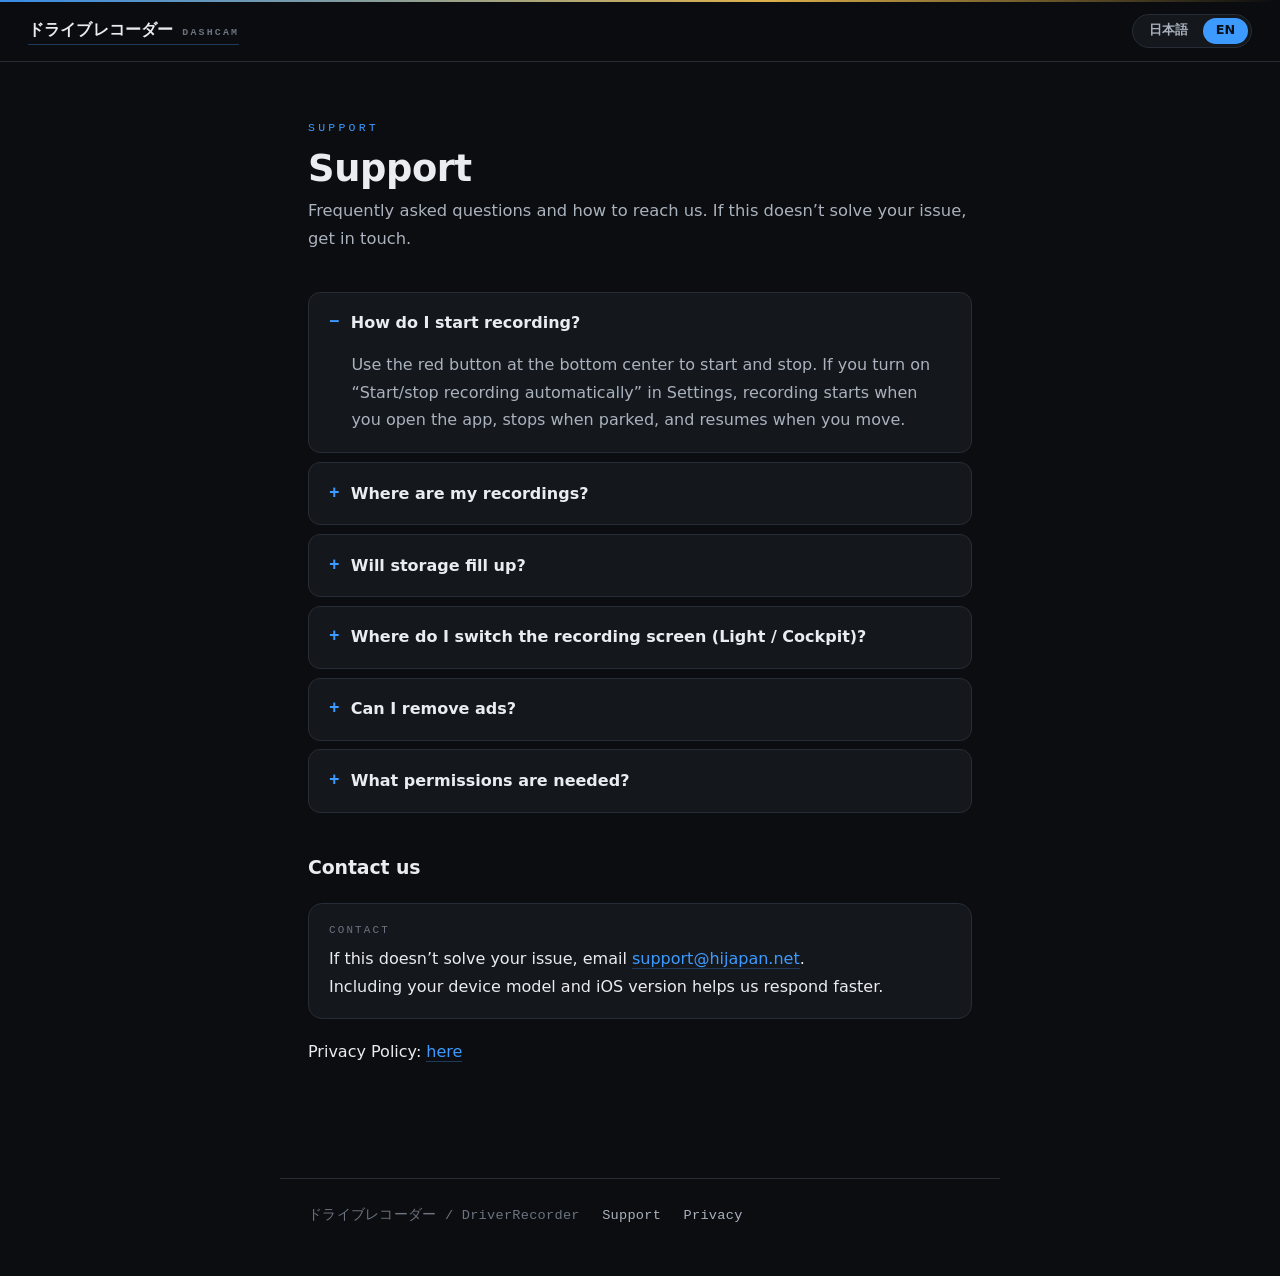
==== index.html @ aacaf919 "Add files via upload" ====
<!DOCTYPE html>
<html lang="ja" class="no-js">
<head>
<meta charset="utf-8">
<meta name="viewport" content="width=device-width, initial-scale=1">
<title>ドライブレコーダー サポート / DriverRecorder Support</title>
<meta name="description" content="ドライブレコーダーアプリのサポート・よくある質問・お問い合わせ。">
<link rel="stylesheet" href="./style.css">
<script>document.documentElement.classList.remove('no-js');</script>
</head>
<body data-lang="ja">

<header class="bar">
  <a class="brand" href="./index.html">ドライブレコーダー <span class="tag">Dashcam</span></a>
  <div class="lang-toggle" role="group" aria-label="Language / 言語">
    <button type="button" data-lang="ja" class="is-active">日本語</button>
    <button type="button" data-lang="en">EN</button>
  </div>
</header>

<main>
  <!-- ===================== 日本語 ===================== -->
  <section class="ja">
    <p class="eyebrow">Support</p>
    <h1>サポート</h1>
    <p class="lead">よくある質問と、お問い合わせ先です。解決しない場合はお気軽にご連絡ください。</p>

    <div class="faq">
      <details open>
        <summary>録画はどう始めますか？</summary>
        <div class="body">中央下の赤いボタンで開始・停止します。設定で「自動で録画を開始・停止する」をオンにすると、アプリを開くと自動で始まり、停車で停止・発進で再開します。</div>
      </details>
      <details>
        <summary>録画した映像はどこにありますか？</summary>
        <div class="body">左上のメニューから「運転履歴」を開くと一覧が表示されます。タップで再生・地図・共有ができます。</div>
      </details>
      <details>
        <summary>容量がいっぱいになりませんか？</summary>
        <div class="body">設定の「ループ録画」をオンにすると、上限（容量または時間）を超えた古い映像を自動で削除して録画を続けます。衝突・急ブレーキ前後の映像は「イベントの保護」で残せます。</div>
      </details>
      <details>
        <summary>録画画面（軽量／コックピット）はどこで変えますか？</summary>
        <div class="body">設定の「表示 ＞ 録画画面」で切り替えられます。古い端末では軽量UIが軽快です。</div>
      </details>
      <details>
        <summary>広告を消せますか？</summary>
        <div class="body">「広告を削除」を購入すると広告が表示されなくなります。機種変更時は「購入を復元」で引き継げます。</div>
      </details>
      <details>
        <summary>どんな権限が必要ですか？</summary>
        <div class="body">カメラ・マイク（録画）と位置情報（速度・距離・地図）が必要です。許可は iOS の「設定」アプリからいつでも変更できます。</div>
      </details>
    </div>

    <h2 class="plain">お問い合わせ</h2>
    <div class="card">
      <span class="label">Contact</span>
      <p style="margin:0">解決しない場合は <a href="mailto:support@hijapan.net">support@hijapan.net</a> までご連絡ください。<br>端末の機種と iOS のバージョンを添えていただくとスムーズです。</p>
    </div>
    <p>プライバシーポリシー：<a href="./privacy.html">こちら</a></p>
  </section>

  <!-- ===================== English ===================== -->
  <section class="en">
    <p class="eyebrow">Support</p>
    <h1>Support</h1>
    <p class="lead">Frequently asked questions and how to reach us. If this doesn’t solve your issue, get in touch.</p>

    <div class="faq">
      <details open>
        <summary>How do I start recording?</summary>
        <div class="body">Use the red button at the bottom center to start and stop. If you turn on “Start/stop recording automatically” in Settings, recording starts when you open the app, stops when parked, and resumes when you move.</div>
      </details>
      <details>
        <summary>Where are my recordings?</summary>
        <div class="body">Open “History” from the top-left menu. Tap a drive to play it, view the map, or share.</div>
      </details>
      <details>
        <summary>Will storage fill up?</summary>
        <div class="body">Turn on “Loop recording” in Settings to automatically delete the oldest footage once a limit (size or time) is reached, while recording continues. Footage around collisions and hard braking can be kept with “Event protection.”</div>
      </details>
      <details>
        <summary>Where do I switch the recording screen (Light / Cockpit)?</summary>
        <div class="body">In Settings under “Display ＞ Recording screen.” The Light UI runs smoother on older devices.</div>
      </details>
      <details>
        <summary>Can I remove ads?</summary>
        <div class="body">Purchase “Remove ads” to hide ads. On a new device, use “Restore purchases” to carry it over.</div>
      </details>
      <details>
        <summary>What permissions are needed?</summary>
        <div class="body">Camera and microphone (recording) and location (speed, distance, map). You can change permissions anytime in the iOS Settings app.</div>
      </details>
    </div>

    <h2 class="plain">Contact us</h2>
    <div class="card">
      <span class="label">Contact</span>
      <p style="margin:0">If this doesn’t solve your issue, email <a href="mailto:support@hijapan.net">support@hijapan.net</a>.<br>Including your device model and iOS version helps us respond faster.</p>
    </div>
    <p>Privacy Policy: <a href="./privacy.html">here</a></p>
  </section>
</main>

<footer>
  <span>ドライブレコーダー / DriverRecorder</span>
  <a href="./index.html">Support</a>
  <a href="./privacy.html">Privacy</a>
</footer>

<script>
(function () {
  var KEY = 'dr-lang';
  var body = document.body;
  var btns = document.querySelectorAll('.lang-toggle button');
  function set(lang) {
    body.setAttribute('data-lang', lang);
    document.documentElement.setAttribute('lang', lang);
    btns.forEach(function (b) { b.classList.toggle('is-active', b.dataset.lang === lang); });
    try { localStorage.setItem(KEY, lang); } catch (e) {}
  }
  var saved; try { saved = localStorage.getItem(KEY); } catch (e) {}
  if (!saved) saved = (navigator.language || 'ja').toLowerCase().indexOf('ja') === 0 ? 'ja' : 'en';
  set(saved);
  btns.forEach(function (b) { b.addEventListener('click', function () { set(b.dataset.lang); }); });
})();
</script>
</body>
</html>
---- style.css ----
/* ===========================================================
   DriverRecorder — shared site styles
   Identity: dark cockpit instrument panel.
   - near-black panels, app-blue accent, amber road-lane signature
   - monospace for instrument-readout meta/labels/section numbers
   =========================================================== */

:root {
  color-scheme: dark;

  --bg:        #0b0d10;
  --panel:     #14171c;
  --panel-2:   #1a1e25;
  --line:      #272d36;
  --ink:       #e9ecf0;
  --ink-2:     #aab2bd;
  --ink-3:     #6b7480;
  --accent:    #3d9bff;
  --accent-dim:#1f3a5c;
  --lane:      #f5c451;   /* road lane marking */
  --danger:    #ff6b5e;

  --sans: -apple-system, BlinkMacSystemFont, "Hiragino Kaku Gothic ProN",
          "Hiragino Sans", "Segoe UI", system-ui, sans-serif;
  --mono: ui-monospace, "SF Mono", "JetBrains Mono", Menlo, Consolas, monospace;

  --maxw: 720px;
}

* { box-sizing: border-box; }

html { scroll-behavior: smooth; }
@media (prefers-reduced-motion: reduce) {
  html { scroll-behavior: auto; }
  * { animation: none !important; transition: none !important; }
}

body {
  margin: 0;
  background: var(--bg);
  color: var(--ink);
  font-family: var(--sans);
  line-height: 1.72;
  -webkit-font-smoothing: antialiased;
  text-rendering: optimizeLegibility;
}

/* thin instrument accent at the very top */
body::before {
  content: "";
  position: fixed; inset: 0 0 auto 0; height: 2px; z-index: 60;
  background: linear-gradient(90deg, var(--accent) 0%, var(--lane) 60%, transparent 100%);
  opacity: .9;
}

/* ---------- top bar ---------- */
.bar {
  position: sticky; top: 0; z-index: 50;
  display: flex; align-items: center; justify-content: space-between;
  gap: 1rem;
  padding: .85rem clamp(16px, 4vw, 28px);
  background: color-mix(in srgb, var(--bg) 82%, transparent);
  backdrop-filter: saturate(140%) blur(10px);
  -webkit-backdrop-filter: saturate(140%) blur(10px);
  border-bottom: 1px solid var(--line);
}
.brand {
  display: flex; align-items: baseline; gap: .55rem;
  font-weight: 700; letter-spacing: .01em; color: var(--ink);
  text-decoration: none; font-size: 1rem;
}
.brand .tag {
  font-family: var(--mono); font-size: .62rem; letter-spacing: .22em;
  text-transform: uppercase; color: var(--ink-3);
}

/* language toggle = instrument switch */
.lang-toggle {
  display: inline-flex; padding: 3px; gap: 2px;
  border: 1px solid var(--line); border-radius: 999px; background: var(--panel);
}
.lang-toggle button {
  font: 600 .8rem/1 var(--sans);
  color: var(--ink-2); background: transparent; border: 0; cursor: pointer;
  padding: .42rem .8rem; border-radius: 999px;
  transition: background .15s ease, color .15s ease;
}
.lang-toggle button:hover { color: var(--ink); }
.lang-toggle button.is-active { color: #061018; background: var(--accent); }
.lang-toggle button:focus-visible { outline: 2px solid var(--lane); outline-offset: 2px; }

/* ---------- layout ---------- */
main { max-width: var(--maxw); margin: 0 auto; padding: clamp(28px,6vw,56px) clamp(16px,4vw,28px) 96px; }

.eyebrow {
  font-family: var(--mono); font-size: .72rem; letter-spacing: .28em;
  text-transform: uppercase; color: var(--accent); margin: 0 0 .6rem;
}
h1 {
  font-size: clamp(1.7rem, 5vw, 2.3rem); line-height: 1.12;
  letter-spacing: -.01em; margin: 0 0 .5rem; font-weight: 800;
}
.meta {
  font-family: var(--mono); font-size: .8rem; color: var(--ink-3);
  margin: 0 0 1.6rem; letter-spacing: .02em;
}
.lead { color: var(--ink-2); font-size: 1.02rem; margin: 0 0 2.4rem; }

h2 {
  display: flex; align-items: baseline; gap: .65rem;
  font-size: 1.18rem; font-weight: 700; letter-spacing: -.005em;
  margin: 2.4rem 0 .6rem; padding-top: 1.4rem; border-top: 1px solid var(--line);
}
h2 .num {
  font-family: var(--mono); font-size: .82rem; color: var(--accent);
  font-weight: 600; letter-spacing: .04em; flex: 0 0 auto;
}
h2.plain { border-top: 0; padding-top: 0; }

p  { margin: .55rem 0 1rem; color: var(--ink); }
ul { padding-left: 1.15rem; margin: .55rem 0 1.1rem; }
li { margin: .3rem 0; color: var(--ink); }
li strong { color: var(--ink); }
a { color: var(--accent); text-decoration: none; border-bottom: 1px solid var(--accent-dim); }
a:hover { border-bottom-color: var(--accent); }
a:focus-visible { outline: 2px solid var(--lane); outline-offset: 2px; border-radius: 2px; }

/* contact / callout card */
.card {
  background: var(--panel); border: 1px solid var(--line); border-radius: 14px;
  padding: 1.1rem 1.25rem; margin: 1.2rem 0;
}
.card .label {
  font-family: var(--mono); font-size: .68rem; letter-spacing: .2em;
  text-transform: uppercase; color: var(--ink-3); display: block; margin-bottom: .35rem;
}
.card.warn { border-color: color-mix(in srgb, var(--lane) 45%, var(--line)); }

/* FAQ */
.faq { display: grid; gap: .55rem; margin: .4rem 0 1.4rem; }
.faq details {
  background: var(--panel); border: 1px solid var(--line); border-radius: 12px;
  padding: .15rem .25rem; overflow: clip;
}
.faq summary {
  cursor: pointer; list-style: none; padding: .9rem 1rem; font-weight: 650;
  display: flex; align-items: center; gap: .7rem; color: var(--ink);
}
.faq summary::-webkit-details-marker { display: none; }
.faq summary::before {
  content: "+"; font-family: var(--mono); color: var(--accent);
  font-size: 1.1rem; line-height: 1; transition: transform .18s ease; flex: 0 0 auto;
}
.faq details[open] summary::before { content: "\2212"; } /* minus */
.faq .body { padding: 0 1rem 1rem 2.4rem; color: var(--ink-2); }

/* road-lane divider (signature) */
.lane {
  height: 6px; border: 0; border-radius: 3px; margin: 3.4rem 0;
  background: repeating-linear-gradient(90deg,
    var(--lane) 0 30px, transparent 30px 60px);
  opacity: .5;
}

/* footer */
footer {
  max-width: var(--maxw); margin: 0 auto; padding: 1.6rem clamp(16px,4vw,28px) 3rem;
  border-top: 1px solid var(--line);
  display: flex; flex-wrap: wrap; gap: .4rem 1.4rem; align-items: center;
  font-size: .85rem; color: var(--ink-3); font-family: var(--mono); letter-spacing: .02em;
}
footer a { border-bottom: 0; color: var(--ink-2); }
footer a:hover { color: var(--accent); }

/* fallback: no JS -> show both languages */
.en { display: none; }
body[data-lang="en"] .ja { display: none; }
body[data-lang="en"] .en { display: revert; }
.no-js .en { display: revert; }
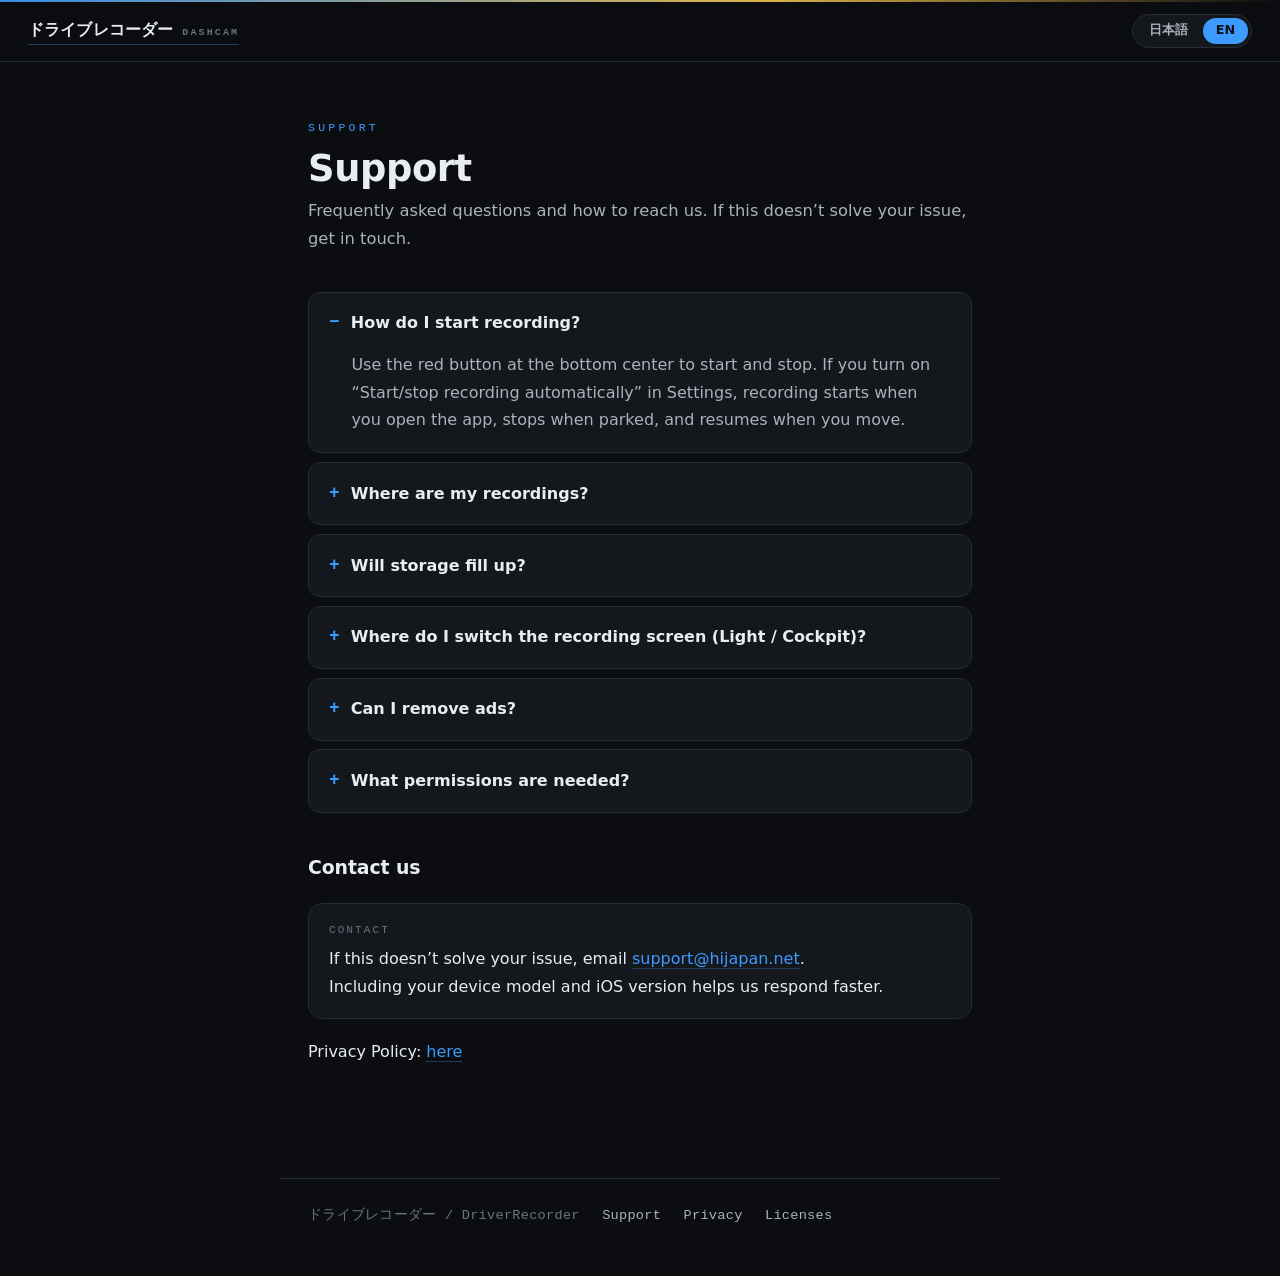
==== commit 520a21a2: "Add files via upload" ====
--- a/index.html
+++ b/index.html
@@ -106,6 +106,7 @@
   <span>ドライブレコーダー / DriverRecorder</span>
   <a href="./index.html">Support</a>
   <a href="./privacy.html">Privacy</a>
+  <a href="./licenses.html">Licenses</a>
 </footer>
 
 <script>
